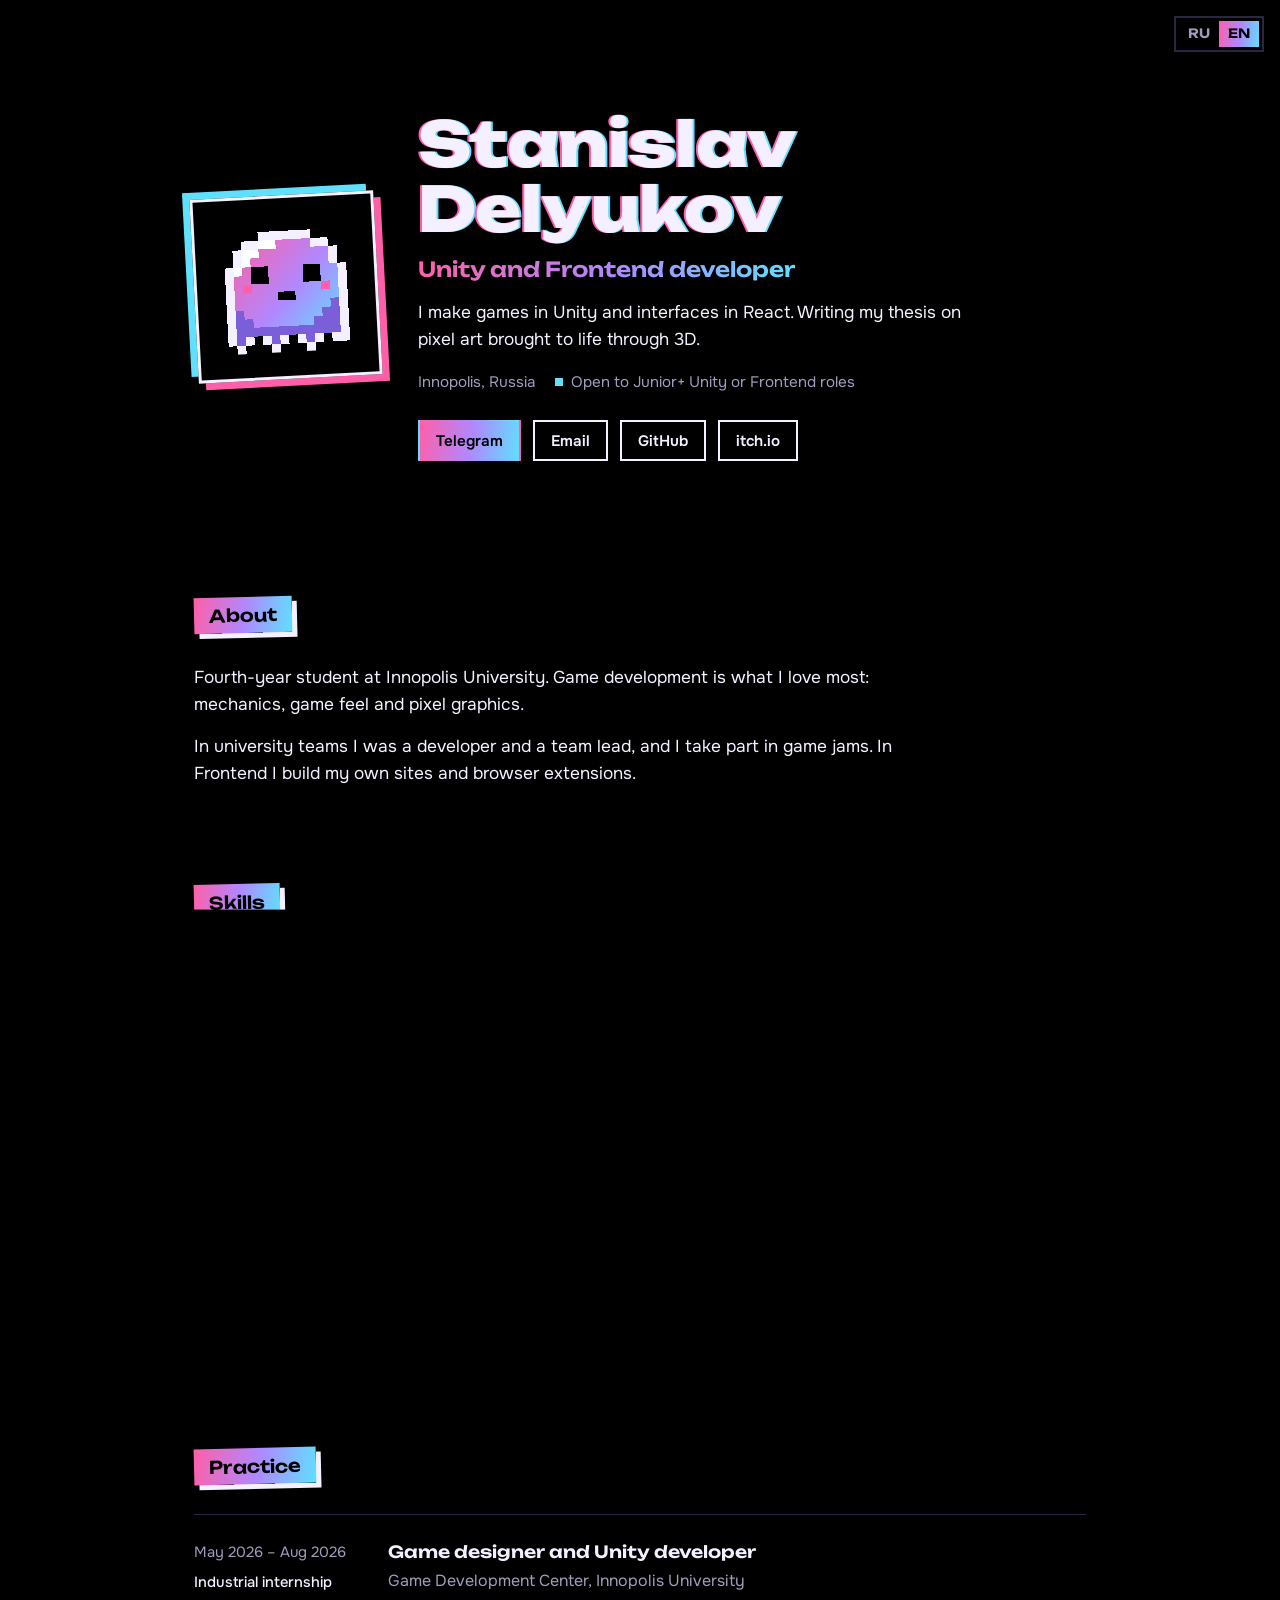
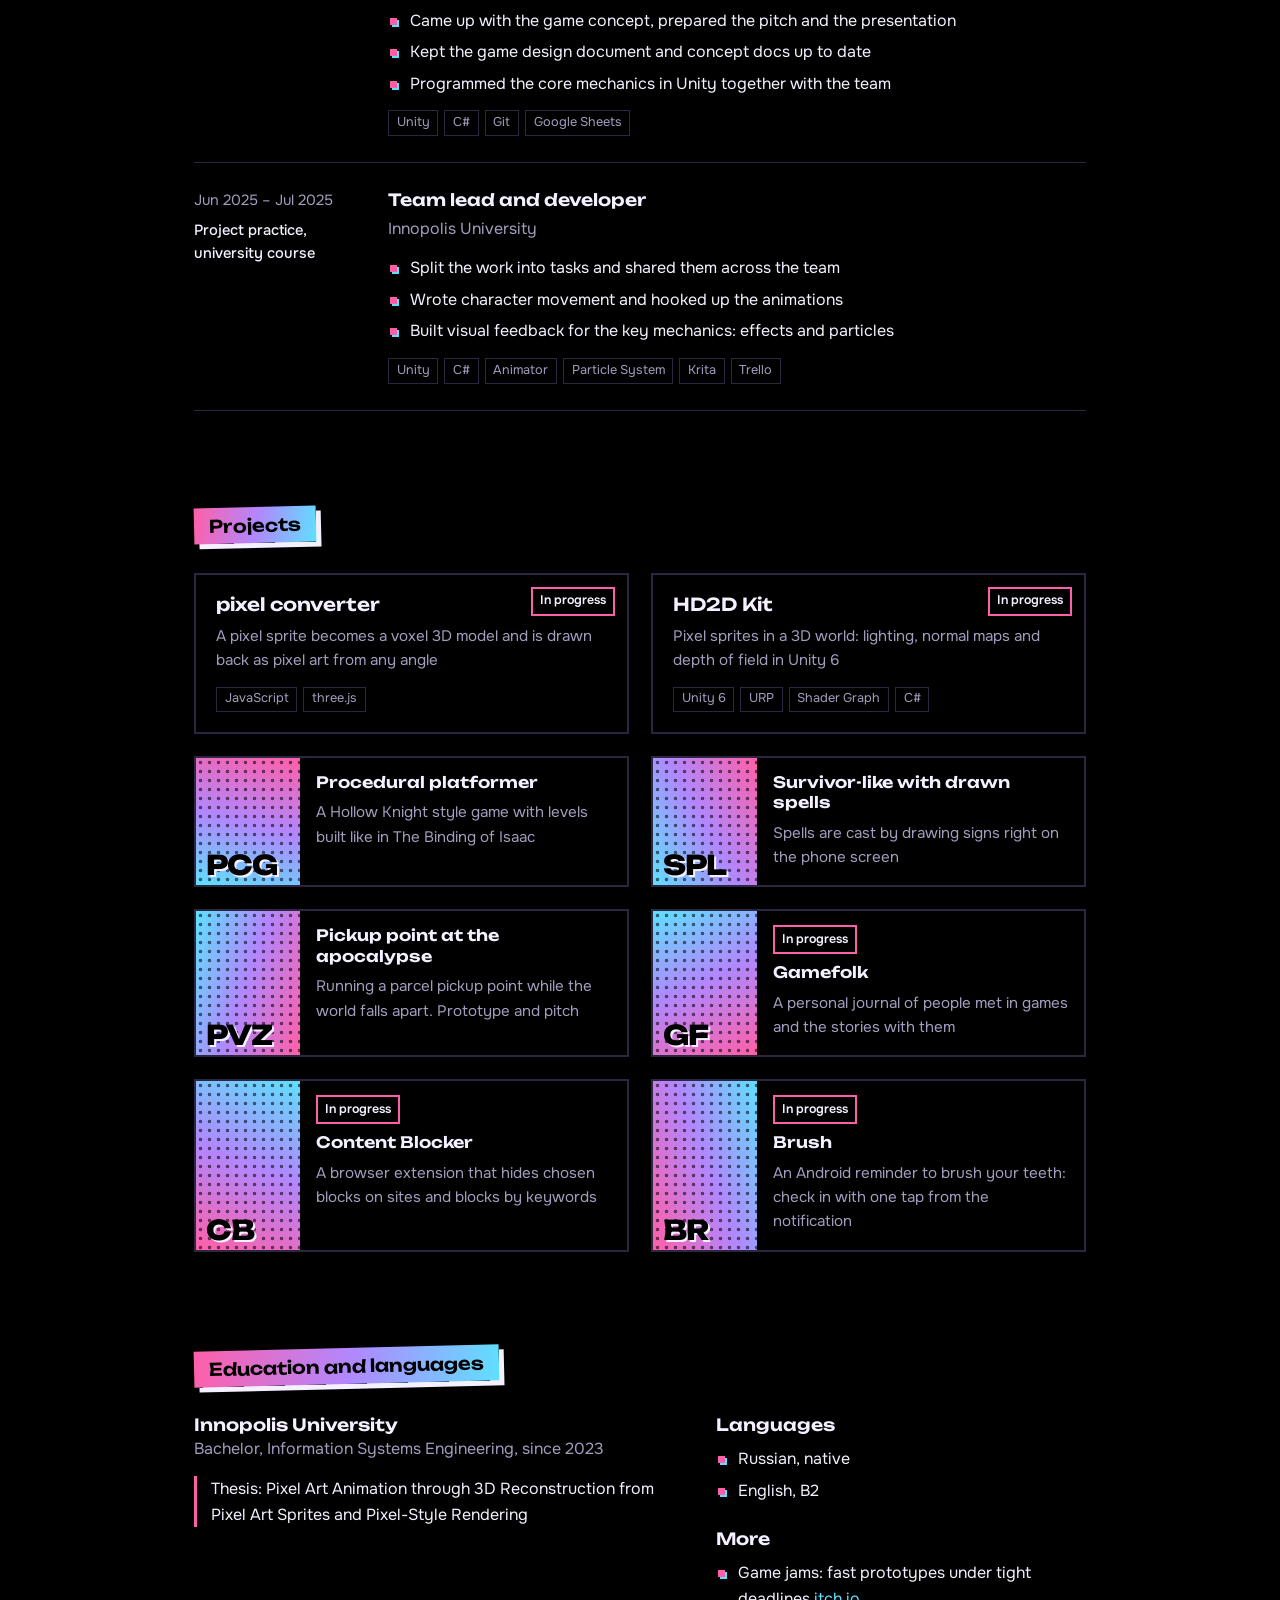
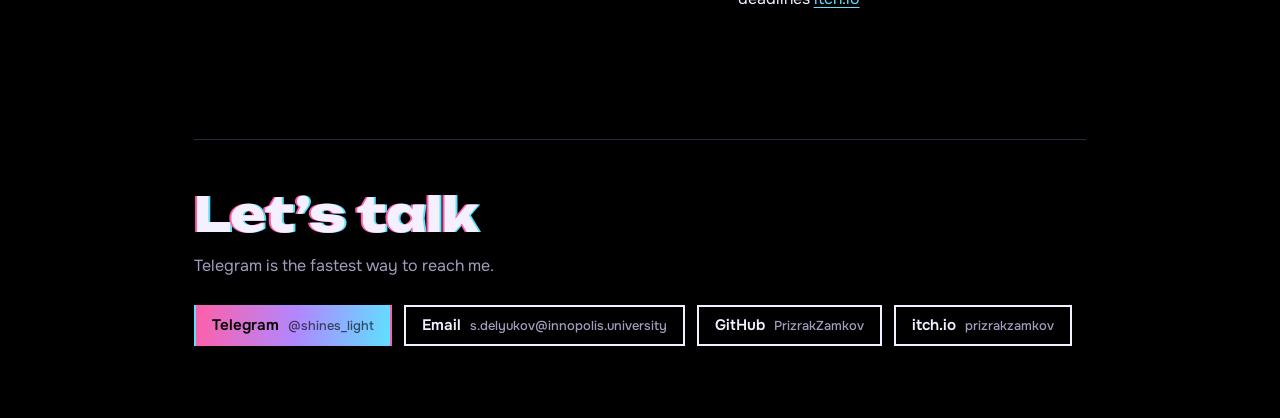
==== index.html @ 49ccaf18 "add simple page without images" ====
<!doctype html>
<html lang="ru">
<head>
  <meta charset="utf-8">
  <meta name="viewport" content="width=device-width, initial-scale=1">
  <title>Станислав Делюков | Unity и фронтенд</title>
  <meta name="description" content="Unity и фронтенд разработчик. Игры, пиксель-арт и интерфейсы.">
  <link rel="preconnect" href="https://fonts.googleapis.com">
  <link rel="preconnect" href="https://fonts.gstatic.com" crossorigin>
  <link href="https://fonts.googleapis.com/css2?family=Onest:wght@400;500;600&family=Unbounded:wght@600;800&display=swap" rel="stylesheet">
  <link rel="stylesheet" href="style.css">
</head>
<body>
  <div class="intro" id="intro" aria-hidden="true">
    <div class="intro-half top"></div>
    <div class="intro-half bottom"></div>
    <div class="intro-line"></div>
  </div>

  <button class="lang" id="lang" type="button" aria-label="Switch language">
    <span data-lang="ru">RU</span><span data-lang="en">EN</span>
  </button>

  <main class="wrap" id="app">
    <header class="hero">
      <div class="hero-dots" aria-hidden="true"></div>
      <div class="avatar" id="avatar" aria-hidden="true"></div>
      <div class="hero-text">
        <h1 class="name glitch" id="name"></h1>
        <p class="role" id="role"></p>
        <p class="tagline" id="tagline"></p>
        <p class="facts" id="facts"></p>
        <div class="contacts" id="contacts"></div>
      </div>
    </header>

    <section class="block" id="about-block">
      <h2 class="caption" data-ui="about"></h2>
      <div class="about" id="about"></div>
    </section>

    <section class="block">
      <h2 class="caption" data-ui="skills"></h2>
      <dl class="skills" id="skills"></dl>
    </section>

    <section class="block">
      <h2 class="caption" data-ui="experience"></h2>
      <ol class="timeline" id="experience"></ol>
    </section>

    <section class="block">
      <h2 class="caption" data-ui="projects"></h2>
      <div class="projects" id="projects"></div>
    </section>

    <section class="block">
      <h2 class="caption" data-ui="education"></h2>
      <div class="edu" id="education"></div>
    </section>

    <footer class="outro">
      <p class="outro-title glitch" data-ui="contact"></p>
      <p class="outro-text" data-ui="contactText"></p>
      <div class="contacts" id="contacts-bottom"></div>
    </footer>
  </main>

  <dialog class="modal" id="modal">
    <div class="modal-panel" id="modal-panel"></div>
  </dialog>

  <noscript><p class="noscript">Включите JavaScript, чтобы увидеть страницу</p></noscript>

  <script src="data.js"></script>
  <script src="main.js"></script>
</body>
</html>
---- style.css ----
:root {
  --ink: #000;
  --paper: #f4f0ff;
  --dim: #a39cbd;
  --line: #2b2740;
  --pink: #ff5fa8;
  --violet: #b088ff;
  --sky: #5fe0ff;
  --grad: linear-gradient(100deg, var(--pink), var(--violet) 52%, var(--sky));

  --display: 'Unbounded', 'Arial Black', system-ui, sans-serif;
  --body: 'Onest', system-ui, -apple-system, 'Segoe UI', sans-serif;

  --twos: steps(5, end);
}

* { box-sizing: border-box; }

html { scroll-behavior: smooth; }

body {
  margin: 0;
  background: var(--ink);
  color: var(--paper);
  font: 400 16px/1.6 var(--body);
  -webkit-font-smoothing: antialiased;
}

html, body { overflow-x: clip; }

body.is-locked { overflow: hidden; }

::selection { background: var(--pink); color: var(--ink); }

a { color: inherit; }

:focus-visible {
  outline: 3px solid var(--sky);
  outline-offset: 3px;
}

h1, h2, h3, p { margin: 0; }

.wrap {
  max-width: 940px;
  margin: 0 auto;
  padding: 0 24px;
}

.glitch {
  position: relative;
  text-shadow: -2px 0 var(--pink), 2px 0 var(--sky);
}

.glitch::before,
.glitch::after {
  content: attr(data-text);
  position: absolute;
  inset: 0;
  pointer-events: none;
  text-shadow: none;
  opacity: 0;
}

.glitch::before { color: var(--pink); }
.glitch::after { color: var(--sky); }

.glitch.is-glitching { animation: jitter .36s steps(1) both; }
.glitch.is-glitching::before { opacity: .95; animation: slice-a .36s steps(1) both; }
.glitch.is-glitching::after { opacity: .95; animation: slice-b .36s steps(1) both; }

@keyframes jitter {
  0% { transform: translate(2px, 0); }
  25% { transform: translate(-2px, 1px); }
  50% { transform: translate(1px, -1px); }
  75% { transform: translate(-1px, 0); }
  100% { transform: none; }
}

@keyframes slice-a {
  0% { clip-path: inset(8% 0 72% 0); transform: translate(-7px, 0); }
  20% { clip-path: inset(52% 0 22% 0); transform: translate(6px, 0); }
  40% { clip-path: inset(30% 0 48% 0); transform: translate(-4px, 0); }
  60% { clip-path: inset(78% 0 4% 0); transform: translate(8px, 0); }
  80% { clip-path: inset(0 0 86% 0); transform: translate(-3px, 0); }
  100% { clip-path: inset(0 0 100% 0); transform: none; }
}

@keyframes slice-b {
  0% { clip-path: inset(64% 0 12% 0); transform: translate(6px, 0); }
  20% { clip-path: inset(14% 0 66% 0); transform: translate(-8px, 0); }
  40% { clip-path: inset(82% 0 2% 0); transform: translate(4px, 0); }
  60% { clip-path: inset(40% 0 38% 0); transform: translate(-6px, 0); }
  80% { clip-path: inset(22% 0 60% 0); transform: translate(3px, 0); }
  100% { clip-path: inset(0 0 100% 0); transform: none; }
}

.dots {
  background: var(--grad);
  -webkit-mask-image:
    radial-gradient(circle, #000 1.7px, transparent 2.2px),
    radial-gradient(closest-side, #000 20%, transparent);
  -webkit-mask-size: 10px 10px, 100% 100%;
  -webkit-mask-composite: source-in;
  mask-image:
    radial-gradient(circle, #000 1.7px, transparent 2.2px),
    radial-gradient(closest-side, #000 20%, transparent);
  mask-size: 10px 10px, 100% 100%;
  mask-composite: intersect;
}

.intro {
  position: fixed;
  inset: 0;
  z-index: 100;
  cursor: pointer;
}

.intro[hidden] { display: none; }

.intro-half {
  position: absolute;
  left: 0;
  right: 0;
  height: 50.5%;
  background: var(--ink);
}

.intro-half.top { top: 0; }
.intro-half.bottom { bottom: 0; }

.intro-half::after,
.intro-line {
  content: '';
  position: absolute;
  left: 0;
  right: 0;
  height: 3px;
  background: var(--grad);
  box-shadow: 0 0 18px rgba(176, 136, 255, .7);
}

.intro-half::after { opacity: 0; }
.intro-half.top::after { bottom: 0; }
.intro-half.bottom::after { top: 0; }

.intro-line {
  top: calc(50% - 1.5px);
  transform: scaleX(0);
  animation:
    line-in .7s cubic-bezier(.2, .7, .2, 1) .25s forwards,
    line-glitch .5s steps(1) 1.05s;
}

.intro.is-open .intro-line { display: none; }
.intro.is-open .intro-half::after { animation: edge-fade 1.1s ease-in forwards; }
.intro.is-open .top { animation: open-up 1.1s cubic-bezier(.65, 0, .25, 1) forwards; }
.intro.is-open .bottom { animation: open-down 1.1s cubic-bezier(.65, 0, .25, 1) forwards; }

@keyframes line-in {
  to { transform: scaleX(1); }
}

@keyframes line-glitch {
  0% { transform: translate(10px, -4px) scaleX(.97); opacity: .5; }
  20% { transform: translate(-14px, 2px); opacity: 1; }
  40% { transform: none; }
  70% { transform: translate(6px, 3px) scaleX(1.02); opacity: .4; }
  85% { transform: none; opacity: 1; }
}

@keyframes edge-fade {
  from { opacity: 1; }
  60% { opacity: 1; }
  to { opacity: 0; }
}

@keyframes open-up {
  to { transform: translateY(-102%); }
}

@keyframes open-down {
  to { transform: translateY(102%); }
}

.lang {
  position: fixed;
  top: 16px;
  right: 16px;
  z-index: 20;
  display: flex;
  padding: 3px;
  border: 2px solid var(--line);
  background: var(--ink);
  color: var(--dim);
  font: 600 .8rem/1 var(--display);
  cursor: pointer;
}

.lang span { padding: .5em .7em; }

.lang span.is-active {
  background: var(--grad);
  color: var(--ink);
}

.hero {
  position: relative;
  isolation: isolate;
  display: grid;
  grid-template-columns: auto 1fr;
  gap: 40px;
  align-items: center;
  padding: 112px 0 40px;
}

.hero-dots {
  position: absolute;
  top: 24px;
  right: -180px;
  z-index: -1;
  width: 560px;
  height: 460px;
  opacity: .5;
}

.avatar {
  --r: -3deg;
  display: grid;
  place-items: center;
  width: 184px;
  aspect-ratio: 1;
  border: 3px solid var(--paper);
  background: var(--ink);
  box-shadow: 7px 7px 0 var(--pink), -7px -7px 0 var(--sky);
  transform: rotate(var(--r));
}

.avatar svg {
  width: 78%;
  height: auto;
  shape-rendering: crispEdges;
  animation: bob 1.6s steps(1) infinite;
}

.avatar.is-glitching svg { animation: jitter .36s steps(1) both; filter: drop-shadow(-4px 0 var(--pink)) drop-shadow(4px 0 var(--sky)); }

@keyframes bob {
  0%, 100% { transform: translateY(0); }
  50% { transform: translateY(-4%); }
}

.name {
  font: 800 clamp(2.1rem, 5.6vw, 3.9rem)/1.04 var(--display);
  letter-spacing: -.01em;
}

.role {
  margin-top: 14px;
  width: fit-content;
  background: var(--grad);
  -webkit-background-clip: text;
  background-clip: text;
  color: transparent;
  font: 600 clamp(1.05rem, 2.4vw, 1.3rem)/1.3 var(--display);
}

.tagline {
  margin-top: 16px;
  max-width: 52ch;
  font-size: 1.08rem;
}

.facts {
  display: flex;
  flex-wrap: wrap;
  gap: 8px 20px;
  margin-top: 16px;
  color: var(--dim);
  font-size: .95rem;
}

.status::before {
  content: '';
  display: inline-block;
  width: 8px;
  height: 8px;
  margin-right: 8px;
  background: var(--sky);
  vertical-align: 1px;
}

.contacts {
  display: flex;
  flex-wrap: wrap;
  gap: 12px;
  margin-top: 26px;
}

.btn {
  display: inline-flex;
  align-items: center;
  gap: .6em;
  padding: .62em 1.05em;
  border: 2px solid var(--paper);
  background: var(--ink);
  color: var(--paper);
  font: 600 .95rem/1.2 var(--body);
  text-decoration: none;
  cursor: pointer;
  transition: transform .14s steps(2), box-shadow .14s steps(2);
}

.btn small {
  color: var(--dim);
  font-size: .85em;
  font-weight: 500;
}

.btn.main small { color: rgba(0, 0, 0, .62); }

.btn.main {
  border-color: transparent;
  background: var(--grad);
  color: var(--ink);
}

.btn:hover {
  transform: translate(-3px, -3px);
  box-shadow: 3px 3px 0 var(--pink), 6px 6px 0 var(--sky);
}

.btn.main:hover { box-shadow: 3px 3px 0 var(--paper), 6px 6px 0 var(--sky); }

.block { margin-top: 96px; }

.caption {
  --r: -1.4deg;
  display: inline-block;
  margin-bottom: 30px;
  padding: .45em .85em .4em;
  background: var(--grad);
  color: var(--ink);
  font: 600 1.1rem/1.2 var(--display);
  box-shadow: 5px 5px 0 var(--paper);
  transform: rotate(var(--r));
}

.reveal { opacity: 0; }

.reveal.is-in { animation: frame-in .42s var(--twos) both; }

@keyframes frame-in {
  0% { opacity: 0; transform: translate(-18px, 14px) rotate(calc(var(--r, 0deg) - 3deg)); }
  60% { opacity: 1; transform: translate(4px, -3px) rotate(var(--r, 0deg)); }
  100% { opacity: 1; transform: rotate(var(--r, 0deg)); }
}

.about {
  display: grid;
  gap: 14px;
  max-width: 64ch;
  font-size: 1.08rem;
}

.tags {
  display: flex;
  flex-wrap: wrap;
  gap: 6px;
  margin: 14px 0 0;
  padding: 0;
  list-style: none;
}

.tag {
  padding: .22em .6em;
  border: 1px solid var(--line);
  color: var(--dim);
  font-size: .8rem;
  line-height: 1.4;
}

.timeline {
  margin: 0;
  padding: 0;
  list-style: none;
}

.job {
  display: grid;
  grid-template-columns: 170px 1fr;
  gap: 24px;
  padding: 26px 0;
  border-top: 1px solid var(--line);
}

.job:last-child { border-bottom: 1px solid var(--line); }

.job-period {
  color: var(--dim);
  font-size: .92rem;
}

.job-kind {
  display: block;
  margin-top: 6px;
  color: var(--paper);
  font-weight: 500;
}

.job-title {
  font: 600 1.05rem/1.35 var(--display);
}

.job-place {
  margin-top: 4px;
  color: var(--dim);
}

.points {
  display: grid;
  gap: 6px;
  margin: 14px 0 0;
  padding: 0;
  list-style: none;
}

.points li {
  position: relative;
  padding-left: 22px;
}

.points li::before {
  content: '';
  position: absolute;
  left: 2px;
  top: .62em;
  width: 7px;
  height: 7px;
  background: var(--pink);
  box-shadow: 2px 2px 0 var(--sky);
}

.projects {
  display: grid;
  grid-template-columns: 1fr 1fr;
  gap: 22px;
}

.card {
  position: relative;
  display: flex;
  flex-direction: column;
  padding: 0;
  border: 2px solid var(--line);
  background: var(--ink);
  color: inherit;
  font: inherit;
  text-align: left;
  cursor: pointer;
  transition: transform .16s steps(2), box-shadow .16s steps(2), border-color .16s steps(2);
}

.card:hover,
.card:focus-visible {
  border-color: var(--paper);
  transform: translate(-4px, -4px);
  box-shadow: 4px 4px 0 var(--pink), 8px 8px 0 var(--sky);
  outline: none;
}

.card.small {
  flex-direction: row;
  align-items: stretch;
}

.cover {
  display: block;
  position: relative;
  overflow: hidden;
  aspect-ratio: 4 / 3;
  background: linear-gradient(var(--a, 100deg), var(--pink), var(--violet) 52%, var(--sky));
}

.card.small .cover {
  flex: 0 0 104px;
  aspect-ratio: auto;
}

.cover::after {
  content: '';
  position: absolute;
  inset: 0;
  background: radial-gradient(circle, rgba(0, 0, 0, .55) 1.6px, transparent 2.1px) 0 0 / 9px 9px;
  transition: transform .2s steps(2);
}

.card:hover .cover::after { transform: translate(4px, -3px); }

.cover img,
.cover video {
  position: absolute;
  inset: 0;
  width: 100%;
  height: 100%;
  object-fit: cover;
  image-rendering: pixelated;
}

.cover:has(img, video)::after { display: none; }

.glyph {
  position: absolute;
  left: 16px;
  bottom: 8px;
  z-index: 1;
  color: var(--ink);
  font: 800 4.4rem/1 var(--display);
  letter-spacing: -.04em;
  text-shadow: 3px 3px 0 var(--paper);
}

.card.small .glyph {
  left: 10px;
  bottom: 6px;
  font-size: 1.7rem;
  text-shadow: 2px 2px 0 var(--paper);
}

.badge {
  position: absolute;
  top: 12px;
  right: 12px;
  z-index: 2;
  padding: .2em .55em;
  border: 2px solid var(--pink);
  background: var(--ink);
  font-size: .78rem;
  font-weight: 600;
}

.card.small .badge {
  position: static;
  align-self: flex-start;
  margin-bottom: 8px;
}

.card-body {
  display: flex;
  flex-direction: column;
  flex: 1;
  padding: 18px 20px 20px;
}

.card.small .card-body { padding: 14px 16px 16px; }

.card-title {
  font: 600 1.12rem/1.3 var(--display);
}

.card.small .card-title { font-size: .98rem; }

.card-text {
  margin-top: 8px;
  color: var(--dim);
  font-size: .95rem;
}

.card .tags { margin-top: auto; padding-top: 14px; }

.skills { margin: 0; }

.skill-row {
  display: grid;
  grid-template-columns: 170px 1fr;
  gap: 24px;
  padding: 16px 0;
  border-top: 1px solid var(--line);
}

.skill-row:last-child { border-bottom: 1px solid var(--line); }

.skill-row dt { font: 600 .98rem/1.6 var(--display); }

.skill-row dd {
  display: flex;
  flex-wrap: wrap;
  gap: 8px;
  margin: 0;
}

.skill-row .tag {
  color: var(--paper);
  font-size: .88rem;
}

.edu {
  display: grid;
  grid-template-columns: 1.3fr 1fr;
  gap: 40px;
}

.edu h3 {
  font: 600 1.05rem/1.35 var(--display);
}

.edu p + p { margin-top: 6px; }

.edu .muted { color: var(--dim); }

.edu .thesis {
  margin-top: 14px;
  padding-left: 14px;
  border-left: 3px solid var(--pink);
}

.edu .points { margin-top: 10px; }

.edu a {
  color: var(--sky);
  text-underline-offset: 3px;
}

.edu-side .points + h3 { margin-top: 24px; }

.outro {
  margin: 128px 0 72px;
  padding-top: 48px;
  border-top: 1px solid var(--line);
}

.outro-title {
  width: fit-content;
  font: 800 clamp(1.8rem, 5vw, 3rem)/1.1 var(--display);
}

.outro-text {
  margin-top: 12px;
  color: var(--dim);
}

.modal {
  width: min(740px, calc(100vw - 32px));
  max-width: none;
  max-height: none;
  margin: auto;
  padding: 0;
  border: 0;
  background: transparent;
  color: var(--paper);
  overflow: visible;
}

.modal::backdrop {
  background:
    radial-gradient(circle, rgba(255, 95, 168, .22) 1.6px, transparent 2.1px) 0 0 / 10px 10px,
    rgba(0, 0, 0, .82);
}

.modal-panel {
  position: relative;
  max-height: calc(100vh - 64px);
  overflow: auto;
  border: 3px solid var(--paper);
  background: var(--ink);
  box-shadow: 7px 7px 0 var(--pink), 14px 14px 0 var(--sky);
}

.modal[open] .modal-panel { animation: modal-in .36s steps(4) both; }

.modal.is-closing .modal-panel { animation: modal-out .2s steps(2) both; }

@keyframes modal-in {
  0% { opacity: 0; transform: scale(.62) rotate(-5deg); }
  50% { opacity: 1; transform: scale(1.05) rotate(1.2deg); }
  100% { opacity: 1; transform: none; }
}

@keyframes modal-out {
  to { opacity: 0; transform: scale(.9) rotate(3deg); }
}

.modal .cover { aspect-ratio: 16 / 7; }

.modal-body { padding: 26px 30px 30px; }

.modal-title {
  width: fit-content;
  font: 800 clamp(1.5rem, 4vw, 2.1rem)/1.15 var(--display);
}

.modal-role {
  margin-top: 8px;
  color: var(--dim);
}

.modal-text {
  display: grid;
  gap: 12px;
  margin-top: 18px;
  max-width: 62ch;
}

.modal h3 {
  margin-top: 24px;
  font: 600 .98rem/1.3 var(--display);
}

.modal-close {
  position: absolute;
  top: 14px;
  right: 14px;
  z-index: 3;
}

.modal .contacts { margin-top: 24px; }

.noscript { padding: 40px 24px; }

@media (max-width: 760px) {
  .wrap { padding: 0 18px; }

  .hero {
    grid-template-columns: 1fr;
    gap: 32px;
    padding-top: 88px;
  }

  .avatar { width: 128px; }

  .hero-dots {
    right: -260px;
    top: 0;
  }

  .block { margin-top: 76px; }

  .job,
  .skill-row {
    grid-template-columns: 1fr;
    gap: 8px;
  }

  .projects { grid-template-columns: 1fr; }

  .edu { grid-template-columns: 1fr; gap: 28px; }

  .modal-body { padding: 22px 20px 24px; }

  .modal .cover { aspect-ratio: 16 / 9; }
}

@media (prefers-reduced-motion: reduce) {
  *, *::before, *::after {
    animation: none !important;
    transition: none !important;
  }

  .reveal { opacity: 1; }

  .intro { display: none; }

  html { scroll-behavior: auto; }
}
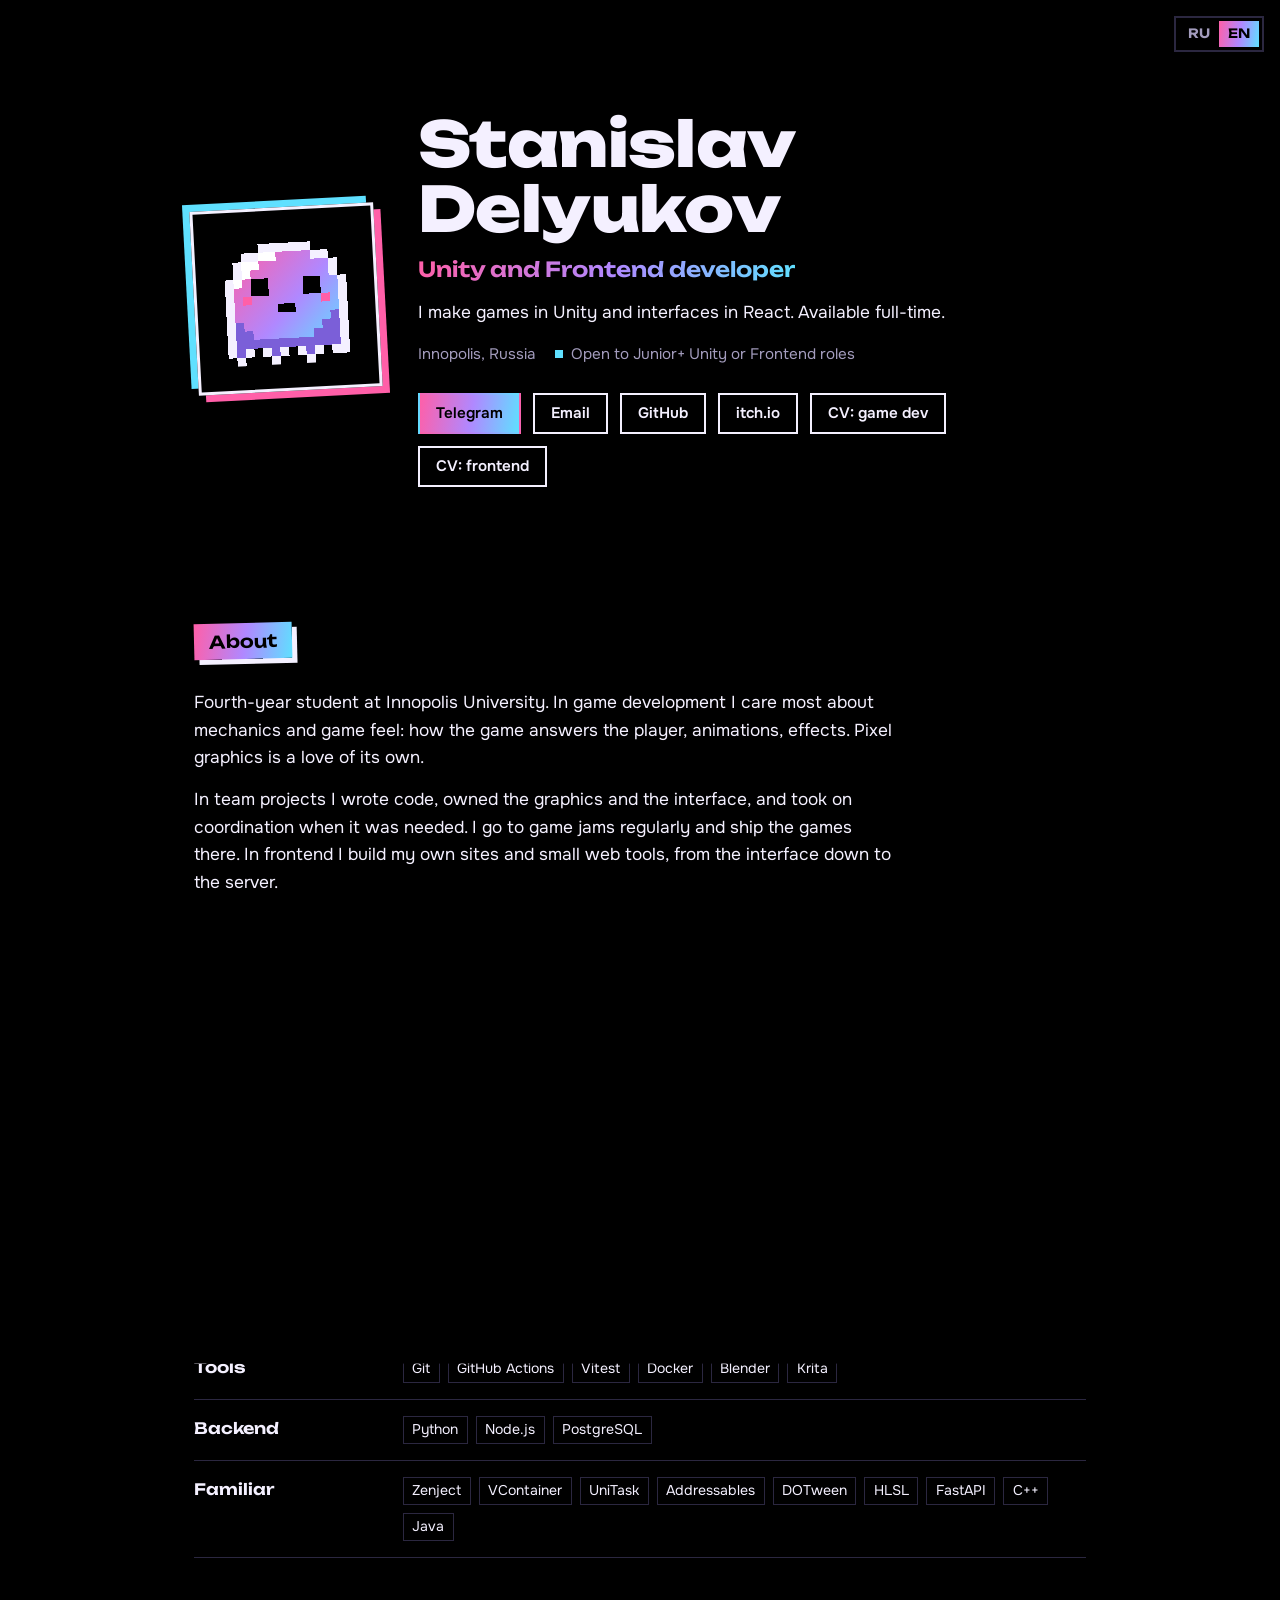
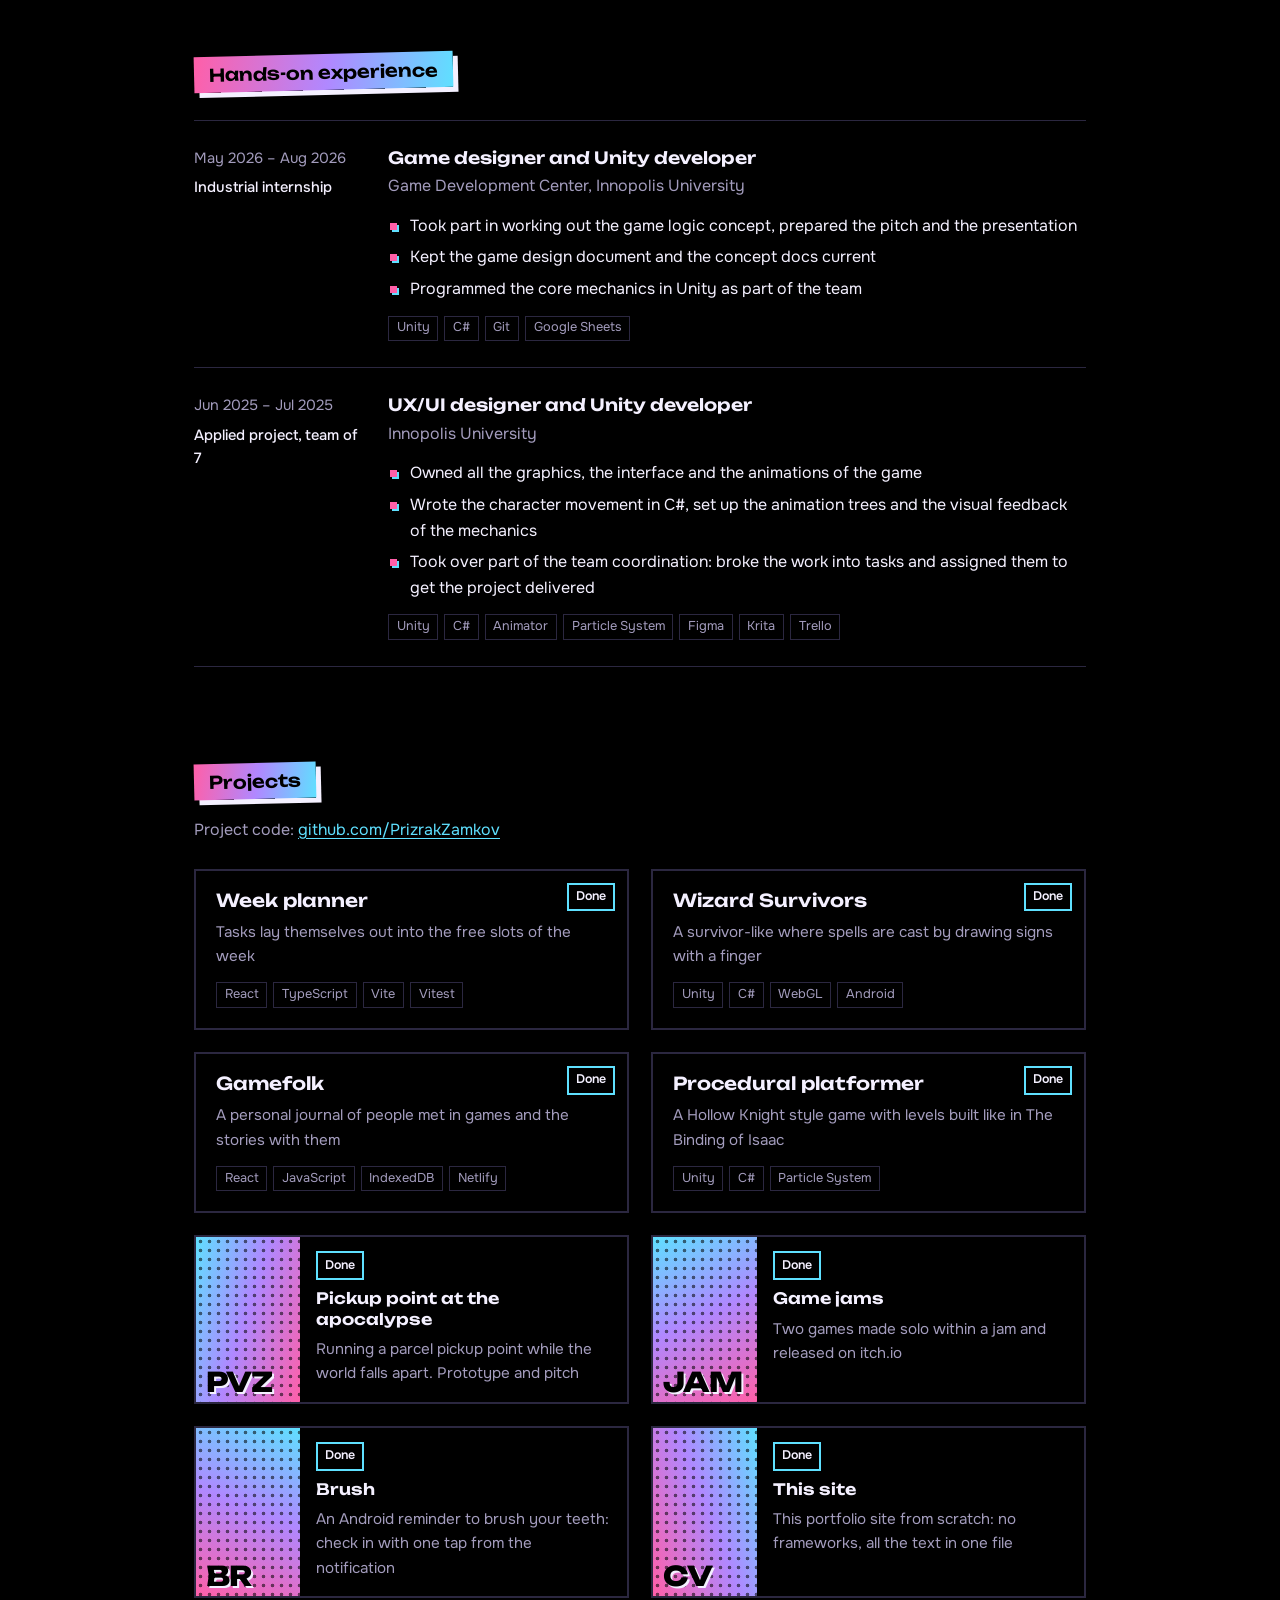
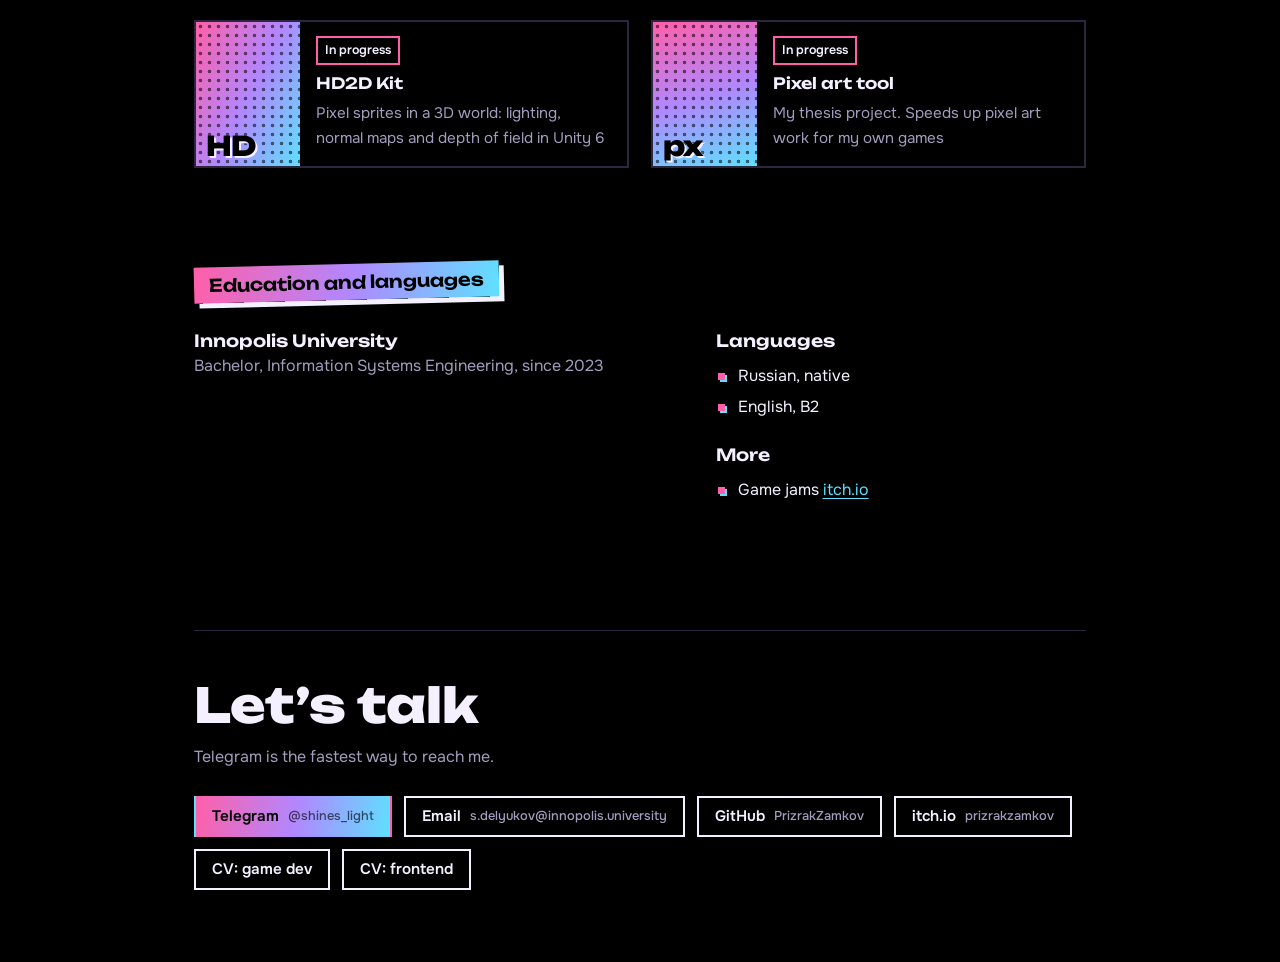
==== commit f93ddf3a: "projects update" ====
--- a/index.html
+++ b/index.html
@@ -5,10 +5,26 @@
   <meta name="viewport" content="width=device-width, initial-scale=1">
   <title>Станислав Делюков | Unity и фронтенд</title>
   <meta name="description" content="Unity и фронтенд разработчик. Игры, пиксель-арт и интерфейсы.">
+  <link rel="icon" href="favicon.svg" type="image/svg+xml">
+  <link rel="apple-touch-icon" href="preview-square.png">
+
+  <!-- link preview in Telegram and other messengers, needs the full address of the published site -->
+  <meta property="og:type" content="profile">
+  <meta property="og:url" content="https://prizrakzamkov.github.io/cv-website/">
+  <meta property="og:title" content="Станислав Делюков — Unity и Frontend разработчик">
+  <meta property="og:description" content="Игры на Unity, интерфейсы на React, пиксель-арт. Проекты, опыт и контакты.">
+  <meta property="og:image" content="https://prizrakzamkov.github.io/cv-website/preview.png">
+  <meta property="og:image:width" content="1200">
+  <meta property="og:image:height" content="630">
+  <meta property="og:locale" content="ru_RU">
+  <meta name="twitter:card" content="summary_large_image">
   <link rel="preconnect" href="https://fonts.googleapis.com">
   <link rel="preconnect" href="https://fonts.gstatic.com" crossorigin>
-  <link href="https://fonts.googleapis.com/css2?family=Onest:wght@400;500;600&family=Unbounded:wght@600;800&display=swap" rel="stylesheet">
+  <link href="https://fonts.googleapis.com/css2?family=Onest:wght@400;500;600;700;800&family=Unbounded:wght@600;800&display=swap" rel="stylesheet">
   <link rel="stylesheet" href="style.css">
+  <script type="application/ld+json">
+    {"@context":"https://schema.org","@type":"Person","name":"Станислав Делюков","alternateName":"Stanislav Delyukov","jobTitle":"Unity and Frontend developer","sameAs":["https://github.com/PrizrakZamkov","https://prizrakzamkov.itch.io/"]}
+  </script>
 </head>
 <body>
   <div class="intro" id="intro" aria-hidden="true">
@@ -23,7 +39,6 @@
 
   <main class="wrap" id="app">
     <header class="hero">
-      <div class="hero-dots" aria-hidden="true"></div>
       <div class="avatar" id="avatar" aria-hidden="true"></div>
       <div class="hero-text">
         <h1 class="name glitch" id="name"></h1>
@@ -51,6 +66,7 @@
 
     <section class="block">
       <h2 class="caption" data-ui="projects"></h2>
+      <p class="note" id="projects-note"></p>
       <div class="projects" id="projects"></div>
     </section>
 
@@ -70,7 +86,23 @@
     <div class="modal-panel" id="modal-panel"></div>
   </dialog>
 
-  <noscript><p class="noscript">Включите JavaScript, чтобы увидеть страницу</p></noscript>
+  <template id="fallback">
+    <p class="noscript">
+      Станислав Делюков, Unity и Frontend разработчик.
+      <a href="https://github.com/PrizrakZamkov">GitHub: github.com/PrizrakZamkov</a>,
+      <a href="https://prizrakzamkov.itch.io/">itch.io</a>,
+      <a href="https://t.me/shines_light">Telegram</a>
+    </p>
+  </template>
+
+  <noscript>
+    <p class="noscript">
+      Включите JavaScript, чтобы увидеть страницу. Станислав Делюков, Unity и Frontend разработчик.
+      <a href="https://github.com/PrizrakZamkov">GitHub: github.com/PrizrakZamkov</a>,
+      <a href="https://prizrakzamkov.itch.io/">itch.io</a>,
+      <a href="https://t.me/shines_light">Telegram</a>
+    </p>
+  </noscript>
 
   <script src="data.js"></script>
   <script src="main.js"></script>
--- a/style.css
+++ b/style.css
@@ -8,7 +8,9 @@
   --sky: #5fe0ff;
   --grad: linear-gradient(100deg, var(--pink), var(--violet) 52%, var(--sky));
 
+  /* display font: swap the active line to compare, Onest is already loaded in index.html */
   --display: 'Unbounded', 'Arial Black', system-ui, sans-serif;
+  /* --display: 'Onest', system-ui, -apple-system, 'Segoe UI', sans-serif; */
   --body: 'Onest', system-ui, -apple-system, 'Segoe UI', sans-serif;
 
   --twos: steps(5, end);
@@ -49,7 +51,6 @@
 
 .glitch {
   position: relative;
-  text-shadow: -2px 0 var(--pink), 2px 0 var(--sky);
 }
 
 .glitch::before,
@@ -95,20 +96,6 @@
   100% { clip-path: inset(0 0 100% 0); transform: none; }
 }
 
-.dots {
-  background: var(--grad);
-  -webkit-mask-image:
-    radial-gradient(circle, #000 1.7px, transparent 2.2px),
-    radial-gradient(closest-side, #000 20%, transparent);
-  -webkit-mask-size: 10px 10px, 100% 100%;
-  -webkit-mask-composite: source-in;
-  mask-image:
-    radial-gradient(circle, #000 1.7px, transparent 2.2px),
-    radial-gradient(closest-side, #000 20%, transparent);
-  mask-size: 10px 10px, 100% 100%;
-  mask-composite: intersect;
-}
-
 .intro {
   position: fixed;
   inset: 0;
@@ -148,8 +135,8 @@
   top: calc(50% - 1.5px);
   transform: scaleX(0);
   animation:
-    line-in .7s cubic-bezier(.2, .7, .2, 1) .25s forwards,
-    line-glitch .5s steps(1) 1.05s;
+    line-in .7s cubic-bezier(.2, .7, .2, 1) .05s forwards,
+    line-glitch .5s steps(1) .7s;
 }
 
 .intro.is-open .intro-line { display: none; }
@@ -212,16 +199,6 @@
   gap: 40px;
   align-items: center;
   padding: 112px 0 40px;
-}
-
-.hero-dots {
-  position: absolute;
-  top: 24px;
-  right: -180px;
-  z-index: -1;
-  width: 560px;
-  height: 460px;
-  opacity: .5;
 }
 
 .avatar {
@@ -441,6 +418,16 @@
   box-shadow: 2px 2px 0 var(--sky);
 }
 
+.note {
+  margin: -12px 0 26px;
+  color: var(--dim);
+}
+
+.note a {
+  color: var(--sky);
+  text-underline-offset: 3px;
+}
+
 .projects {
   display: grid;
   grid-template-columns: 1fr 1fr;
@@ -545,6 +532,8 @@
   margin-bottom: 8px;
 }
 
+.badge.done { border-color: var(--sky); }
+
 .card-body {
   display: flex;
   flex-direction: column;
@@ -570,9 +559,11 @@
 
 .skills { margin: 0; }
 
+/* label column is wide enough for the longest group name: a wrapped name grows the whole row */
 .skill-row {
   display: grid;
-  grid-template-columns: 170px 1fr;
+  grid-template-columns: 185px 1fr;
+  align-items: start;
   gap: 24px;
   padding: 16px 0;
   border-top: 1px solid var(--line);
@@ -607,12 +598,6 @@
 .edu p + p { margin-top: 6px; }
 
 .edu .muted { color: var(--dim); }
-
-.edu .thesis {
-  margin-top: 14px;
-  padding-left: 14px;
-  border-left: 3px solid var(--pink);
-}
 
 .edu .points { margin-top: 10px; }
 
@@ -661,18 +646,19 @@
   position: relative;
   max-height: calc(100vh - 64px);
   overflow: auto;
+  backface-visibility: hidden;
   border: 3px solid var(--paper);
   background: var(--ink);
   box-shadow: 7px 7px 0 var(--pink), 14px 14px 0 var(--sky);
 }
 
-.modal[open] .modal-panel { animation: modal-in .36s steps(4) both; }
+.modal[open] .modal-panel { animation: modal-in .3s steps(6) both; will-change: transform, opacity; }
 
 .modal.is-closing .modal-panel { animation: modal-out .2s steps(2) both; }
 
 @keyframes modal-in {
-  0% { opacity: 0; transform: scale(.62) rotate(-5deg); }
-  50% { opacity: 1; transform: scale(1.05) rotate(1.2deg); }
+  0% { opacity: 0; transform: scale(.86) rotate(-2.5deg); }
+  50% { opacity: 1; transform: scale(1.02) rotate(.7deg); }
   100% { opacity: 1; transform: none; }
 }
 
@@ -728,11 +714,6 @@
 
   .avatar { width: 128px; }
 
-  .hero-dots {
-    right: -260px;
-    top: 0;
-  }
-
   .block { margin-top: 76px; }
 
   .job,
